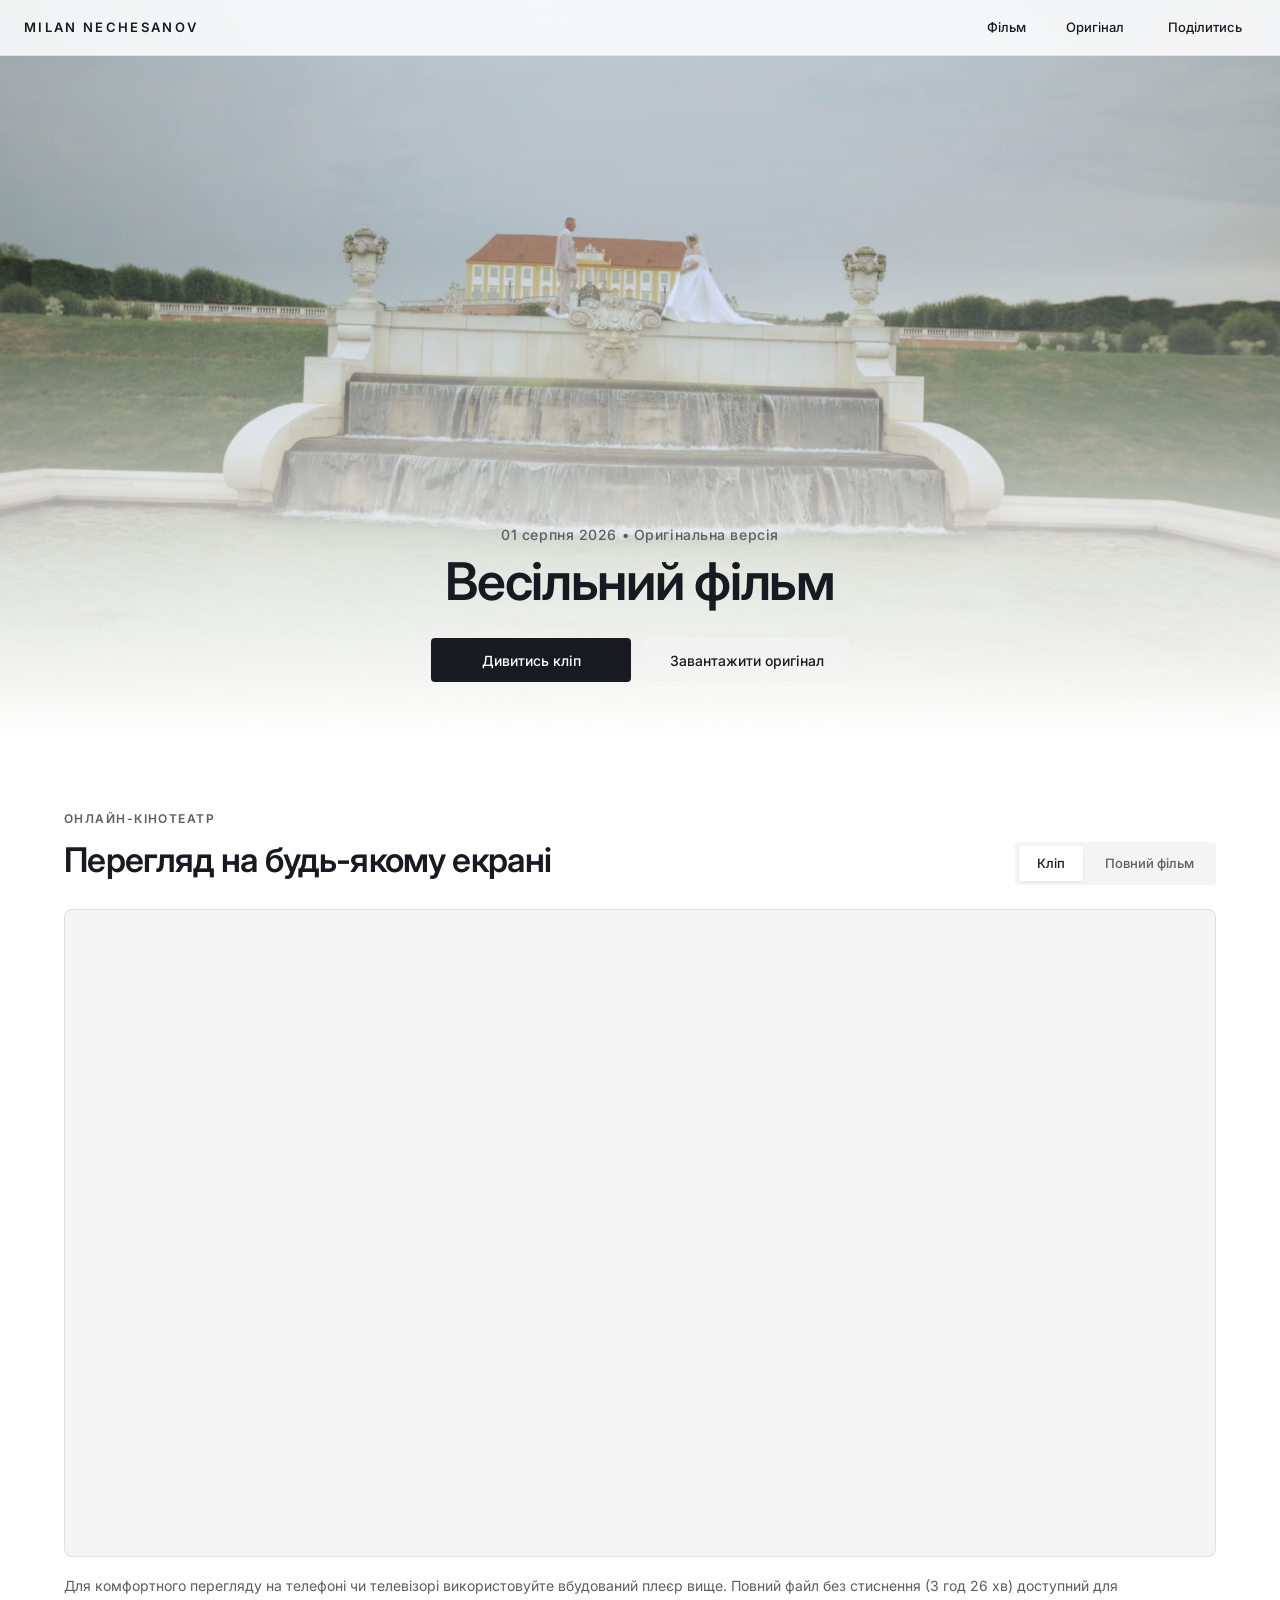
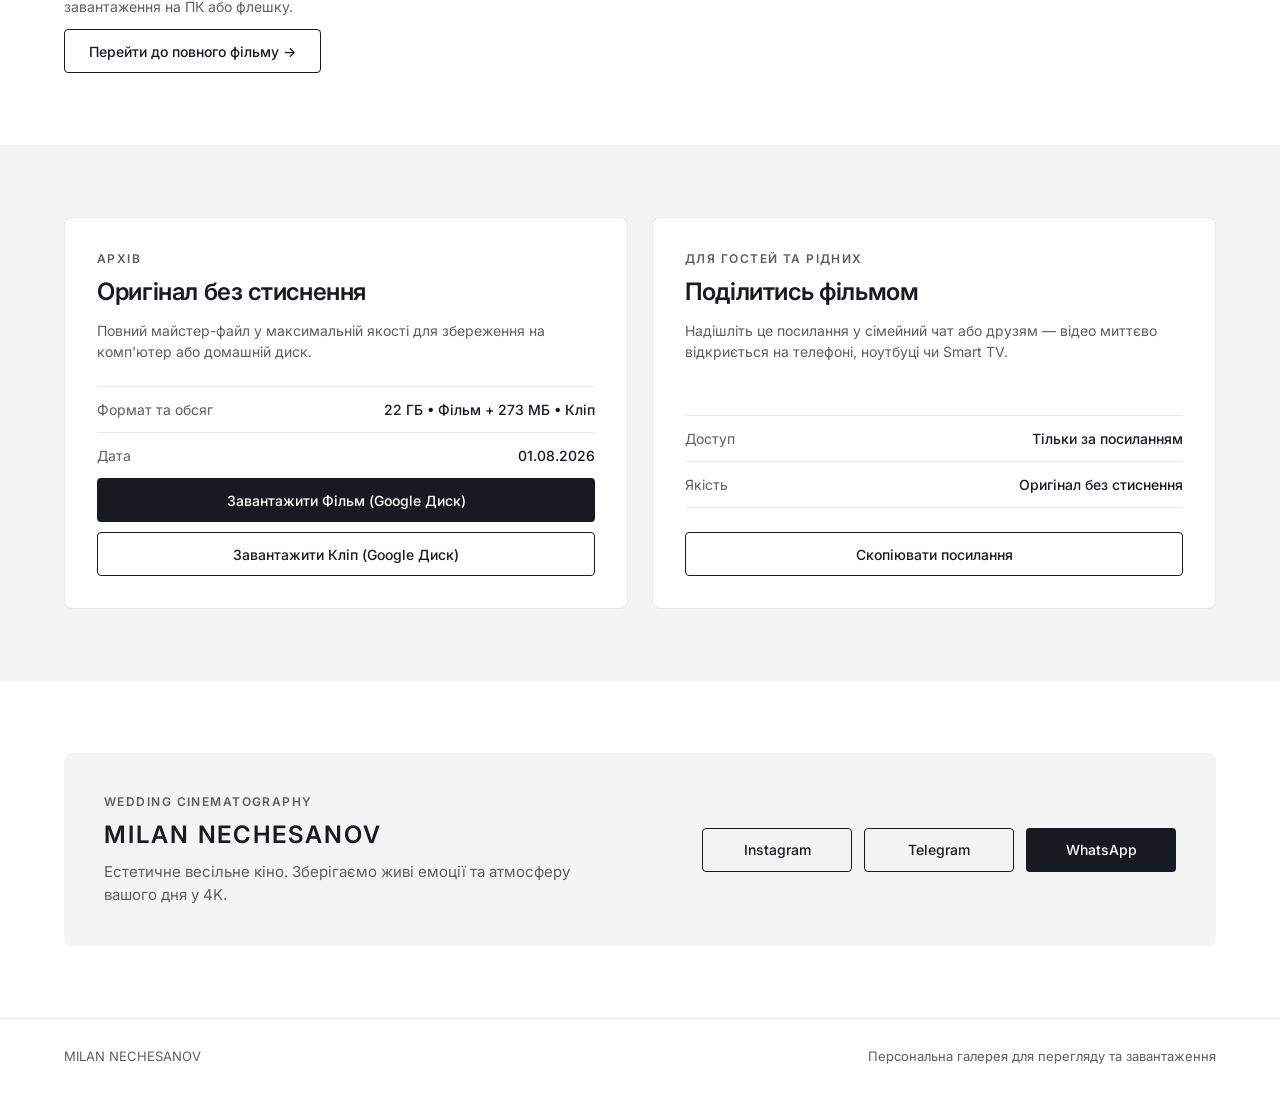
==== index.html @ 60d82504 "Initial Tesla-style wedding delivery site" ====
<!DOCTYPE html>
<html lang="uk">
<head>
  <meta charset="UTF-8" />
  <meta name="viewport" content="width=device-width, initial-scale=1.0, viewport-fit=cover" />
  <title>Milan Nechesanov — Весільне кіно</title>
  <meta name="description" content="Персональна сторінка перегляду та завантаження весільного фільму у 4K." />
  <meta name="theme-color" content="#FFFFFF" />
  <link rel="preconnect" href="https://fonts.googleapis.com" />
  <link rel="preconnect" href="https://fonts.gstatic.com" crossorigin />
  <link href="https://fonts.googleapis.com/css2?family=Inter:wght@400;500;600&display=swap" rel="stylesheet" />
  <link rel="stylesheet" href="styles.css" />
</head>
<body>
  <!-- Minimalist Tesla-inspired sticky header -->
  <header class="top-nav">
    <a href="#" class="brand-wordmark" id="brand-wordmark">MILAN NECHESANOV</a>
    <nav class="nav-actions" aria-label="Навігація">
      <a href="#cinema" class="nav-link">Фільм</a>
      <a href="#download" class="nav-link">Оригінал</a>
      <button type="button" class="nav-pill" id="nav-share-btn">Поділитись</button>
    </nav>
  </header>

  <main>
    <!-- Hero Section -->
    <section class="hero" id="hero">
      <div class="hero-media">
        <img id="hero-cover" src="assets/cover-01-08-26.jpg" alt="Обкладинка весільного фільму" />
        <div class="hero-gradient"></div>
      </div>

      <div class="hero-content">
        <p class="hero-eyebrow" id="hero-subtitle">01 серпня 2026 • Оригінальна 4K версія</p>
        <h1 class="hero-title" id="hero-title">Весільний фільм</h1>
        <div class="hero-cta-group">
          <a href="#cinema" class="btn btn-primary">Дивитись кліп</a>
          <a href="#download" class="btn btn-secondary">Завантажити оригінал</a>
        </div>
      </div>
    </section>

    <!-- Cinema Player Section -->
    <section class="section cinema-section" id="cinema">
      <div class="container">
        <div class="section-header">
          <div>
            <p class="section-kicker">Онлайн-кінотеатр</p>
            <h2 class="section-title">Перегляд на будь-якому екрані</h2>
          </div>
          <div class="player-tabs" id="player-tabs" role="tablist" aria-label="Вибір відео">
            <button type="button" class="tab-btn active" data-video="clip" role="tab" aria-selected="true">
              Кліп
            </button>
            <button type="button" class="tab-btn" data-video="full" role="tab" aria-selected="false">
              Повний фільм
            </button>
          </div>
        </div>

        <div class="player-frame" id="player-frame">
          <!-- YouTube iframe or clean placeholder injected by app.js -->
        </div>

        <div style="margin-top:18px;display:flex;flex-wrap:wrap;align-items:center;justify-content:space-between;gap:12px;">
          <p class="player-hint" id="wedding-note" style="margin:0;"></p>
          <button type="button" class="btn btn-outline" id="switch-to-full-btn">
            Перейти до повного фільму →
          </button>
        </div>
      </div>
    </section>

    <!-- Download & Sharing Section -->
    <section class="section specs-section" id="download">
      <div class="container">
        <div class="cards-grid">
          <article class="studio-card">
            <p class="card-kicker">Архів</p>
            <h3 class="card-title">Оригінал без стиснення</h3>
            <p class="card-desc">
              Повний майстер-файл у максимальній якості для збереження на комп'ютер або домашній диск.
            </p>
            <div class="spec-row">
              <span class="spec-label">Формат та обсяг</span>
              <span class="spec-value" id="drive-size">22 ГБ • MP4 4K</span>
            </div>
            <div class="spec-row">
              <span class="spec-label">Дата</span>
              <span class="spec-value" id="wedding-date">01.08.2026</span>
            </div>
            <div class="download-actions" style="display:flex;flex-direction:column;gap:10px;">
              <a id="drive-download-btn" href="#" target="_blank" rel="noopener noreferrer" class="btn btn-primary btn-full">
                Завантажити Фільм (Google Диск)
              </a>
              <a id="drive-clip-btn" href="#" target="_blank" rel="noopener noreferrer" class="btn btn-outline btn-full" hidden>
                Завантажити Кліп (Google Диск)
              </a>
            </div>
          </article>

          <article class="studio-card">
            <p class="card-kicker">Для гостей та рідних</p>
            <h3 class="card-title">Поділитись фільмом</h3>
            <p class="card-desc">
              Надішліть це посилання у сімейний чат або друзям — відео миттєво відкриється на телефоні, ноутбуці чи Smart TV.
            </p>
            <div class="spec-row">
              <span class="spec-label">Доступ</span>
              <span class="spec-value">Тільки за посиланням</span>
            </div>
            <div class="spec-row">
              <span class="spec-label">Якість</span>
              <span class="spec-value" id="wedding-location">4K Ultra HD</span>
            </div>
            <button type="button" id="card-share-btn" class="btn btn-outline btn-full">
              Скопіювати посилання
            </button>
          </article>
        </div>
      </div>
    </section>

    <!-- Filmmaker Brand Section -->
    <section class="section brand-section" id="filmmaker">
      <div class="container">
        <div class="brand-card">
          <div class="brand-info">
            <p class="section-kicker" id="brand-tagline">Wedding Cinematography</p>
            <h2 class="brand-name" id="brand-name">MILAN NECHESANOV</h2>
            <p class="brand-bio" id="brand-bio"></p>
          </div>
          <div class="brand-links">
            <a id="brand-instagram" href="#" target="_blank" rel="noopener noreferrer" class="btn btn-outline">Instagram</a>
            <a id="brand-telegram" href="#" target="_blank" rel="noopener noreferrer" class="btn btn-outline">Telegram</a>
            <a id="brand-whatsapp" href="#" target="_blank" rel="noopener noreferrer" class="btn btn-primary">WhatsApp</a>
          </div>
        </div>
      </div>
    </section>
  </main>

  <footer class="site-footer">
    <div class="container footer-inner">
      <span id="footer-brand">MILAN NECHESANOV</span>
      <span>Персональна галерея для перегляду та завантаження</span>
    </div>
  </footer>

  <div class="toast" id="toast" role="status" aria-live="polite">Посилання скопійовано</div>

  <script src="app.js"></script>
</body>
</html>
---- styles.css ----
:root {
  --bg: #ffffff;
  --surface: #f4f4f4;
  --surface-hover: #eaeaea;
  --ink: #171a20;
  --ink-muted: #5c5e62;
  --border: rgba(23, 26, 32, 0.09);
  --radius: 4px;
  --radius-lg: 8px;
  --nav-h: 56px;
  --container: 1200px;
}

*,
*::before,
*::after {
  box-sizing: border-box;
}

html {
  scroll-behavior: smooth;
  -webkit-font-smoothing: antialiased;
  -moz-osx-font-smoothing: grayscale;
}

body {
  margin: 0;
  font-family: "Inter", -apple-system, BlinkMacSystemFont, "SF Pro Display", "Segoe UI", Roboto, sans-serif;
  color: var(--ink);
  background: var(--bg);
  line-height: 1.5;
  overflow-x: hidden;
}

/* TV / Keyboard remote focus ring */
:focus-visible {
  outline: 3px solid var(--ink);
  outline-offset: 3px;
}

.container {
  width: 100%;
  max-width: var(--container);
  margin: 0 auto;
  padding: 0 24px;
}

/* Top Navigation */
.top-nav {
  position: fixed;
  top: 0;
  left: 0;
  right: 0;
  height: var(--nav-h);
  z-index: 50;
  display: flex;
  align-items: center;
  justify-content: space-between;
  padding: 0 24px;
  background: rgba(255, 255, 255, 0.86);
  backdrop-filter: blur(16px);
  -webkit-backdrop-filter: blur(16px);
  border-bottom: 1px solid var(--border);
}

.brand-wordmark {
  font-size: 13px;
  font-weight: 600;
  letter-spacing: 0.18em;
  text-decoration: none;
  color: var(--ink);
  white-space: nowrap;
}

.nav-actions {
  display: flex;
  align-items: center;
  gap: 20px;
}

.nav-link {
  font-size: 13px;
  font-weight: 500;
  color: var(--ink);
  text-decoration: none;
  padding: 6px 10px;
  border-radius: var(--radius);
  transition: background 0.2s ease;
}

.nav-link:hover {
  background: var(--surface);
}

.nav-pill {
  font: inherit;
  font-size: 13px;
  font-weight: 500;
  color: var(--ink);
  background: var(--surface);
  border: none;
  border-radius: var(--radius);
  padding: 7px 14px;
  cursor: pointer;
  transition: background 0.2s ease;
}

.nav-pill:hover {
  background: var(--surface-hover);
}

/* Hero Section */
.hero {
  position: relative;
  min-height: 82vh;
  padding-top: var(--nav-h);
  display: flex;
  align-items: flex-end;
  justify-content: center;
  background: #f8f8f8;
  overflow: hidden;
}

.hero-media {
  position: absolute;
  inset: 0;
}

.hero-media img {
  width: 100%;
  height: 100%;
  object-fit: cover;
  object-position: center;
  display: block;
}

/* Light Tesla-style bottom fade into white */
.hero-gradient {
  position: absolute;
  inset: 0;
  background: linear-gradient(
    to bottom,
    rgba(255, 255, 255, 0.18) 0%,
    rgba(255, 255, 255, 0.05) 35%,
    rgba(255, 255, 255, 0.78) 76%,
    rgba(255, 255, 255, 1) 100%
  );
}

.hero-content {
  position: relative;
  z-index: 2;
  text-align: center;
  padding: 48px 24px 56px;
  max-width: 760px;
  width: 100%;
}

.hero-eyebrow {
  margin: 0 0 8px;
  font-size: 14px;
  font-weight: 500;
  letter-spacing: 0.04em;
  color: var(--ink-muted);
}

.hero-title {
  margin: 0 0 28px;
  font-size: clamp(32px, 5vw, 52px);
  font-weight: 600;
  letter-spacing: -0.025em;
  line-height: 1.1;
  color: var(--ink);
}

.hero-cta-group {
  display: flex;
  flex-wrap: wrap;
  justify-content: center;
  gap: 14px;
}

/* Tesla-style crisp buttons */
.btn {
  display: inline-flex;
  align-items: center;
  justify-content: center;
  min-width: 200px;
  height: 44px;
  padding: 0 24px;
  font: inherit;
  font-size: 14px;
  font-weight: 500;
  text-decoration: none;
  border-radius: var(--radius);
  cursor: pointer;
  border: 1.5px solid transparent;
  transition: transform 0.15s ease, background 0.2s ease, border-color 0.2s ease;
}

.btn:active {
  transform: scale(0.985);
}

.btn-primary {
  background: var(--ink);
  color: #ffffff;
}

.btn-primary:hover {
  background: #2c3038;
}

.btn-secondary {
  background: rgba(244, 244, 244, 0.92);
  color: var(--ink);
  backdrop-filter: blur(8px);
}

.btn-secondary:hover {
  background: #e5e5e5;
}

.btn-outline {
  background: transparent;
  color: var(--ink);
  border-color: var(--ink);
}

.btn-outline:hover {
  background: var(--ink);
  color: #ffffff;
}

.btn-full {
  width: 100%;
  min-width: 0;
}

/* Sections */
.section {
  padding: 72px 0;
}

.section-header {
  display: flex;
  flex-wrap: wrap;
  align-items: flex-end;
  justify-content: space-between;
  gap: 20px;
  margin-bottom: 24px;
}

.section-kicker,
.card-kicker {
  margin: 0 0 6px;
  font-size: 12px;
  font-weight: 600;
  letter-spacing: 0.12em;
  text-transform: uppercase;
  color: var(--ink-muted);
}

.section-title {
  margin: 0;
  font-size: clamp(24px, 3vw, 34px);
  font-weight: 600;
  letter-spacing: -0.02em;
}

/* Tabs */
.player-tabs {
  display: inline-flex;
  background: var(--surface);
  padding: 4px;
  border-radius: var(--radius);
  gap: 4px;
}

.tab-btn {
  font: inherit;
  font-size: 13px;
  font-weight: 500;
  color: var(--ink-muted);
  background: transparent;
  border: none;
  padding: 8px 18px;
  border-radius: 3px;
  cursor: pointer;
  transition: background 0.2s ease, color 0.2s ease;
}

.tab-btn.active {
  background: #ffffff;
  color: var(--ink);
  box-shadow: 0 1px 3px rgba(0, 0, 0, 0.08);
}

/* Cinema 16:9 Player */
.player-frame {
  position: relative;
  width: 100%;
  aspect-ratio: 16 / 9;
  background: var(--surface);
  border-radius: var(--radius-lg);
  overflow: hidden;
  border: 1px solid var(--border);
}

.player-frame iframe {
  position: absolute;
  inset: 0;
  width: 100%;
  height: 100%;
  border: 0;
}

.player-placeholder {
  position: absolute;
  inset: 0;
  display: flex;
  flex-direction: column;
  align-items: center;
  justify-content: center;
  text-align: center;
  padding: 24px;
  color: var(--ink-muted);
}

.player-placeholder strong {
  color: var(--ink);
  font-size: 18px;
  margin-bottom: 8px;
}

.player-hint {
  margin: 16px 0 0;
  font-size: 14px;
  color: var(--ink-muted);
}

/* Cards Grid */
.specs-section {
  background: var(--surface);
}

.cards-grid {
  display: grid;
  grid-template-columns: repeat(2, minmax(0, 1fr));
  gap: 24px;
}

.studio-card {
  background: #ffffff;
  border: 1px solid var(--border);
  border-radius: var(--radius-lg);
  padding: 32px;
  display: flex;
  flex-direction: column;
}

.card-title {
  margin: 0 0 10px;
  font-size: 24px;
  font-weight: 600;
  letter-spacing: -0.015em;
}

.card-desc {
  margin: 0 0 24px;
  font-size: 14px;
  color: var(--ink-muted);
  flex: 1;
}

.spec-row {
  display: flex;
  justify-content: space-between;
  align-items: center;
  padding: 12px 0;
  border-top: 1px solid var(--border);
  font-size: 14px;
}

.spec-row:last-of-type {
  margin-bottom: 24px;
  border-bottom: 1px solid var(--border);
}

.spec-label {
  color: var(--ink-muted);
}

.spec-value {
  font-weight: 500;
  color: var(--ink);
}

/* Brand Section */
.brand-card {
  background: var(--surface);
  border-radius: var(--radius-lg);
  padding: 40px;
  display: flex;
  flex-wrap: wrap;
  align-items: center;
  justify-content: space-between;
  gap: 24px;
}

.brand-name {
  margin: 0 0 8px;
  font-size: 24px;
  font-weight: 600;
  letter-spacing: 0.08em;
}

.brand-bio {
  margin: 0;
  max-width: 520px;
  font-size: 15px;
  color: var(--ink-muted);
}

.brand-links {
  display: flex;
  flex-wrap: wrap;
  gap: 12px;
}

.brand-links .btn {
  min-width: 150px;
}

/* Footer */
.site-footer {
  padding: 28px 0 40px;
  border-top: 1px solid var(--border);
  font-size: 13px;
  color: var(--ink-muted);
}

.footer-inner {
  display: flex;
  flex-wrap: wrap;
  justify-content: space-between;
  gap: 12px;
}

/* Toast */
.toast {
  position: fixed;
  bottom: 24px;
  left: 50%;
  transform: translateX(-50%) translateY(16px);
  background: var(--ink);
  color: #ffffff;
  padding: 10px 20px;
  border-radius: var(--radius);
  font-size: 14px;
  font-weight: 500;
  opacity: 0;
  pointer-events: none;
  transition: opacity 0.25s ease, transform 0.25s ease;
  z-index: 100;
}

.toast.show {
  opacity: 1;
  transform: translateX(-50%) translateY(0);
}

/* Mobile Responsive */
@media (max-width: 768px) {
  .nav-link {
    display: none;
  }

  .hero {
    min-height: 76vh;
  }

  .hero-cta-group .btn {
    width: 100%;
  }

  .section {
    padding: 48px 0;
  }

  .cards-grid {
    grid-template-columns: 1fr;
  }

  .studio-card,
  .brand-card {
    padding: 24px;
  }

  .brand-links {
    width: 100%;
  }

  .brand-links .btn {
    flex: 1;
  }
}

/* Smart TV / 4K 10-foot UI */
@media (min-width: 1600px) {
  :root {
    --container: 1480px;
    --nav-h: 68px;
  }

  body {
    font-size: 18px;
  }

  .brand-wordmark {
    font-size: 16px;
  }

  .nav-link,
  .nav-pill {
    font-size: 16px;
  }

  .btn {
    height: 54px;
    font-size: 16px;
    min-width: 240px;
  }

  .studio-card {
    padding: 44px;
  }
}
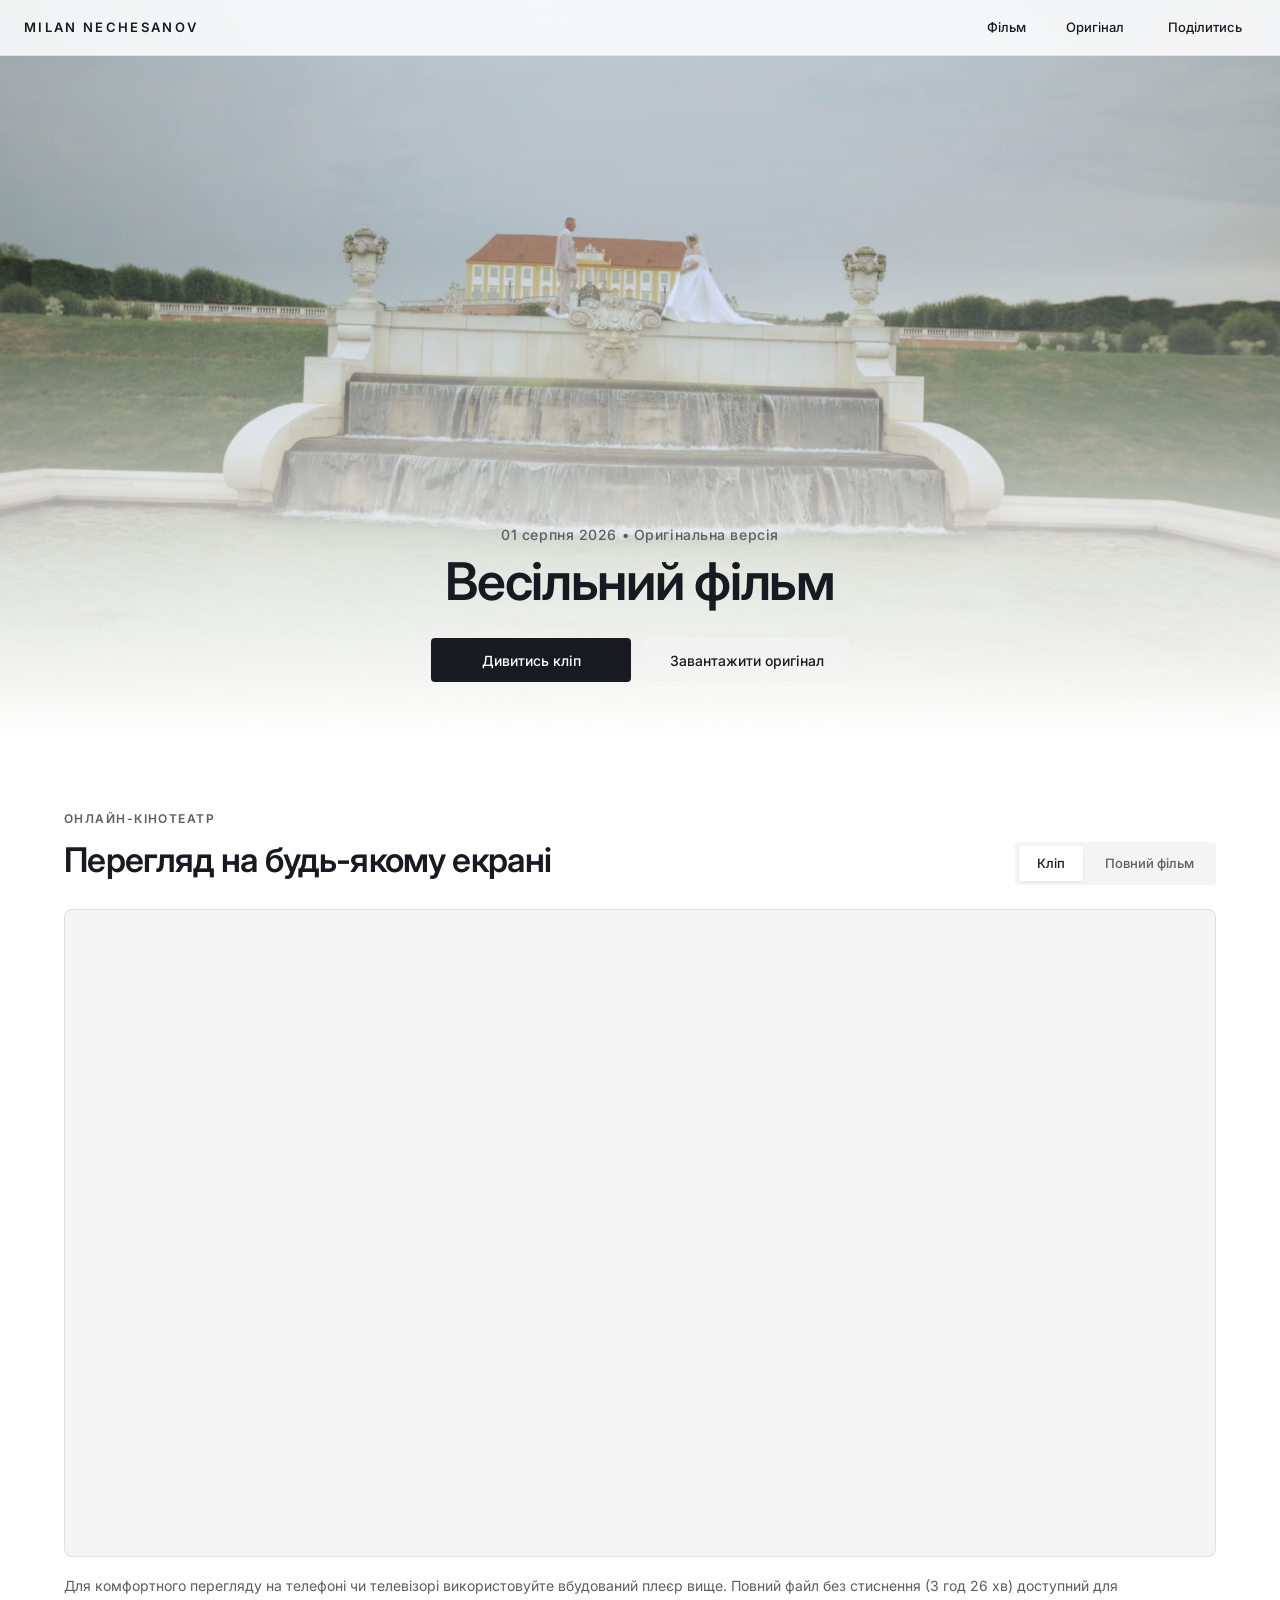
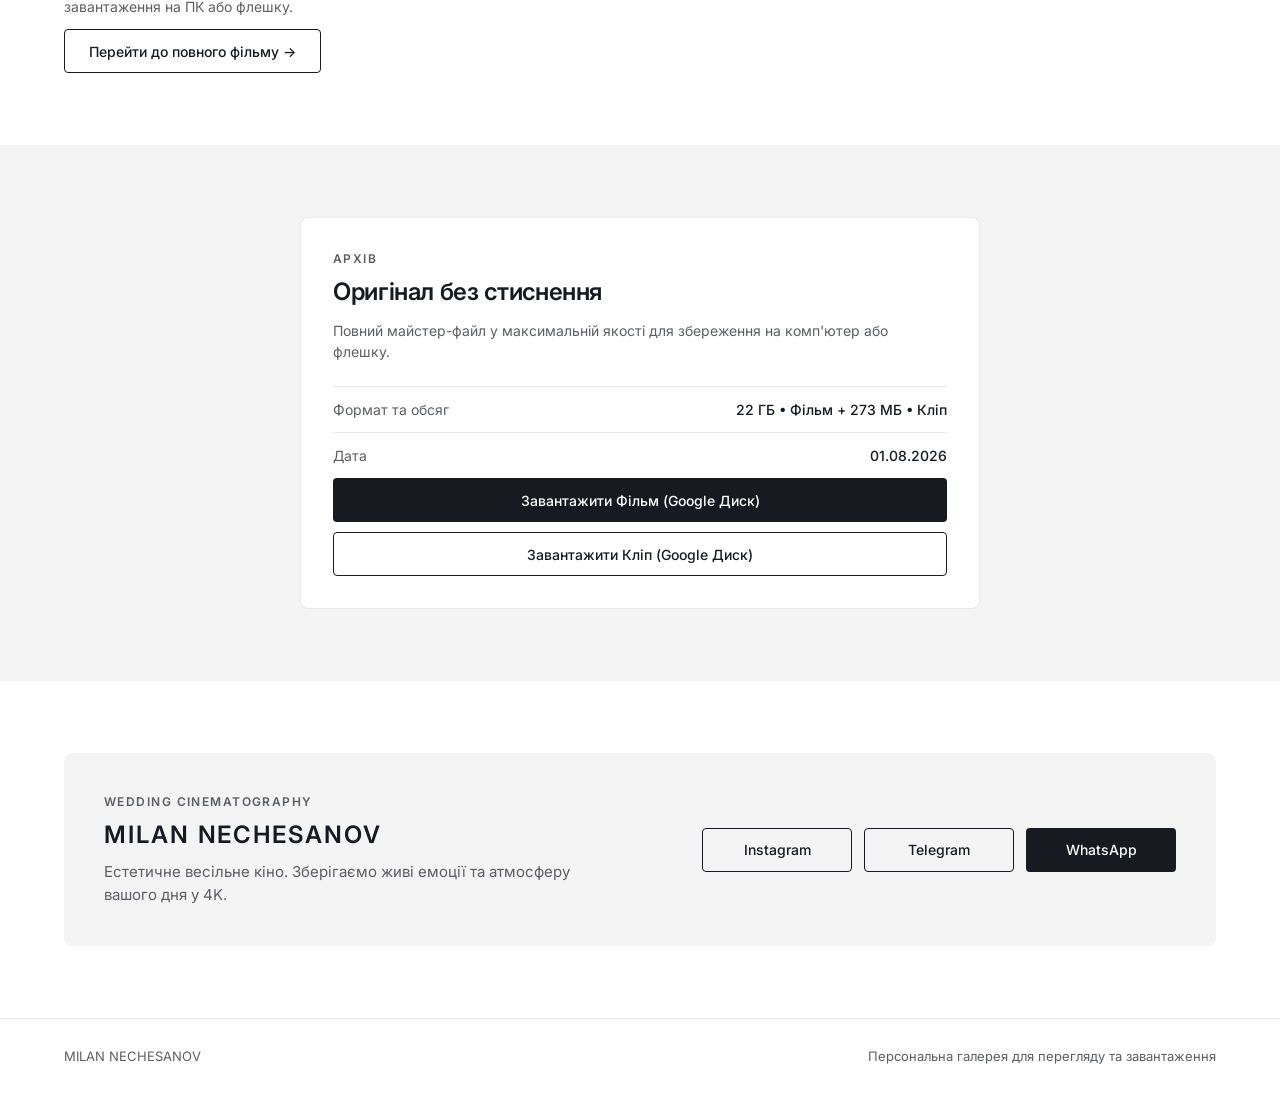
==== commit bfff4b5d: "Remove redundant share card, keep clean single archive card" ====
--- a/index.html
+++ b/index.html
@@ -71,19 +71,19 @@
       </div>
     </section>
 
-    <!-- Download & Sharing Section -->
+    <!-- Download Section -->
     <section class="section specs-section" id="download">
       <div class="container">
-        <div class="cards-grid">
+        <div class="cards-single">
           <article class="studio-card">
             <p class="card-kicker">Архів</p>
             <h3 class="card-title">Оригінал без стиснення</h3>
             <p class="card-desc">
-              Повний майстер-файл у максимальній якості для збереження на комп'ютер або домашній диск.
+              Повний майстер-файл у максимальній якості для збереження на комп'ютер або флешку.
             </p>
             <div class="spec-row">
               <span class="spec-label">Формат та обсяг</span>
-              <span class="spec-value" id="drive-size">22 ГБ • MP4 4K</span>
+              <span class="spec-value" id="drive-size">22 ГБ • Фільм + 273 МБ • Кліп</span>
             </div>
             <div class="spec-row">
               <span class="spec-label">Дата</span>
@@ -97,25 +97,6 @@
                 Завантажити Кліп (Google Диск)
               </a>
             </div>
-          </article>
-
-          <article class="studio-card">
-            <p class="card-kicker">Для гостей та рідних</p>
-            <h3 class="card-title">Поділитись фільмом</h3>
-            <p class="card-desc">
-              Надішліть це посилання у сімейний чат або друзям — відео миттєво відкриється на телефоні, ноутбуці чи Smart TV.
-            </p>
-            <div class="spec-row">
-              <span class="spec-label">Доступ</span>
-              <span class="spec-value">Тільки за посиланням</span>
-            </div>
-            <div class="spec-row">
-              <span class="spec-label">Якість</span>
-              <span class="spec-value" id="wedding-location">4K Ultra HD</span>
-            </div>
-            <button type="button" id="card-share-btn" class="btn btn-outline btn-full">
-              Скопіювати посилання
-            </button>
           </article>
         </div>
       </div>
--- a/styles.css
+++ b/styles.css
@@ -350,6 +350,11 @@
   gap: 24px;
 }
 
+.cards-single {
+  max-width: 680px;
+  margin: 0 auto;
+}
+
 .studio-card {
   background: #ffffff;
   border: 1px solid var(--border);
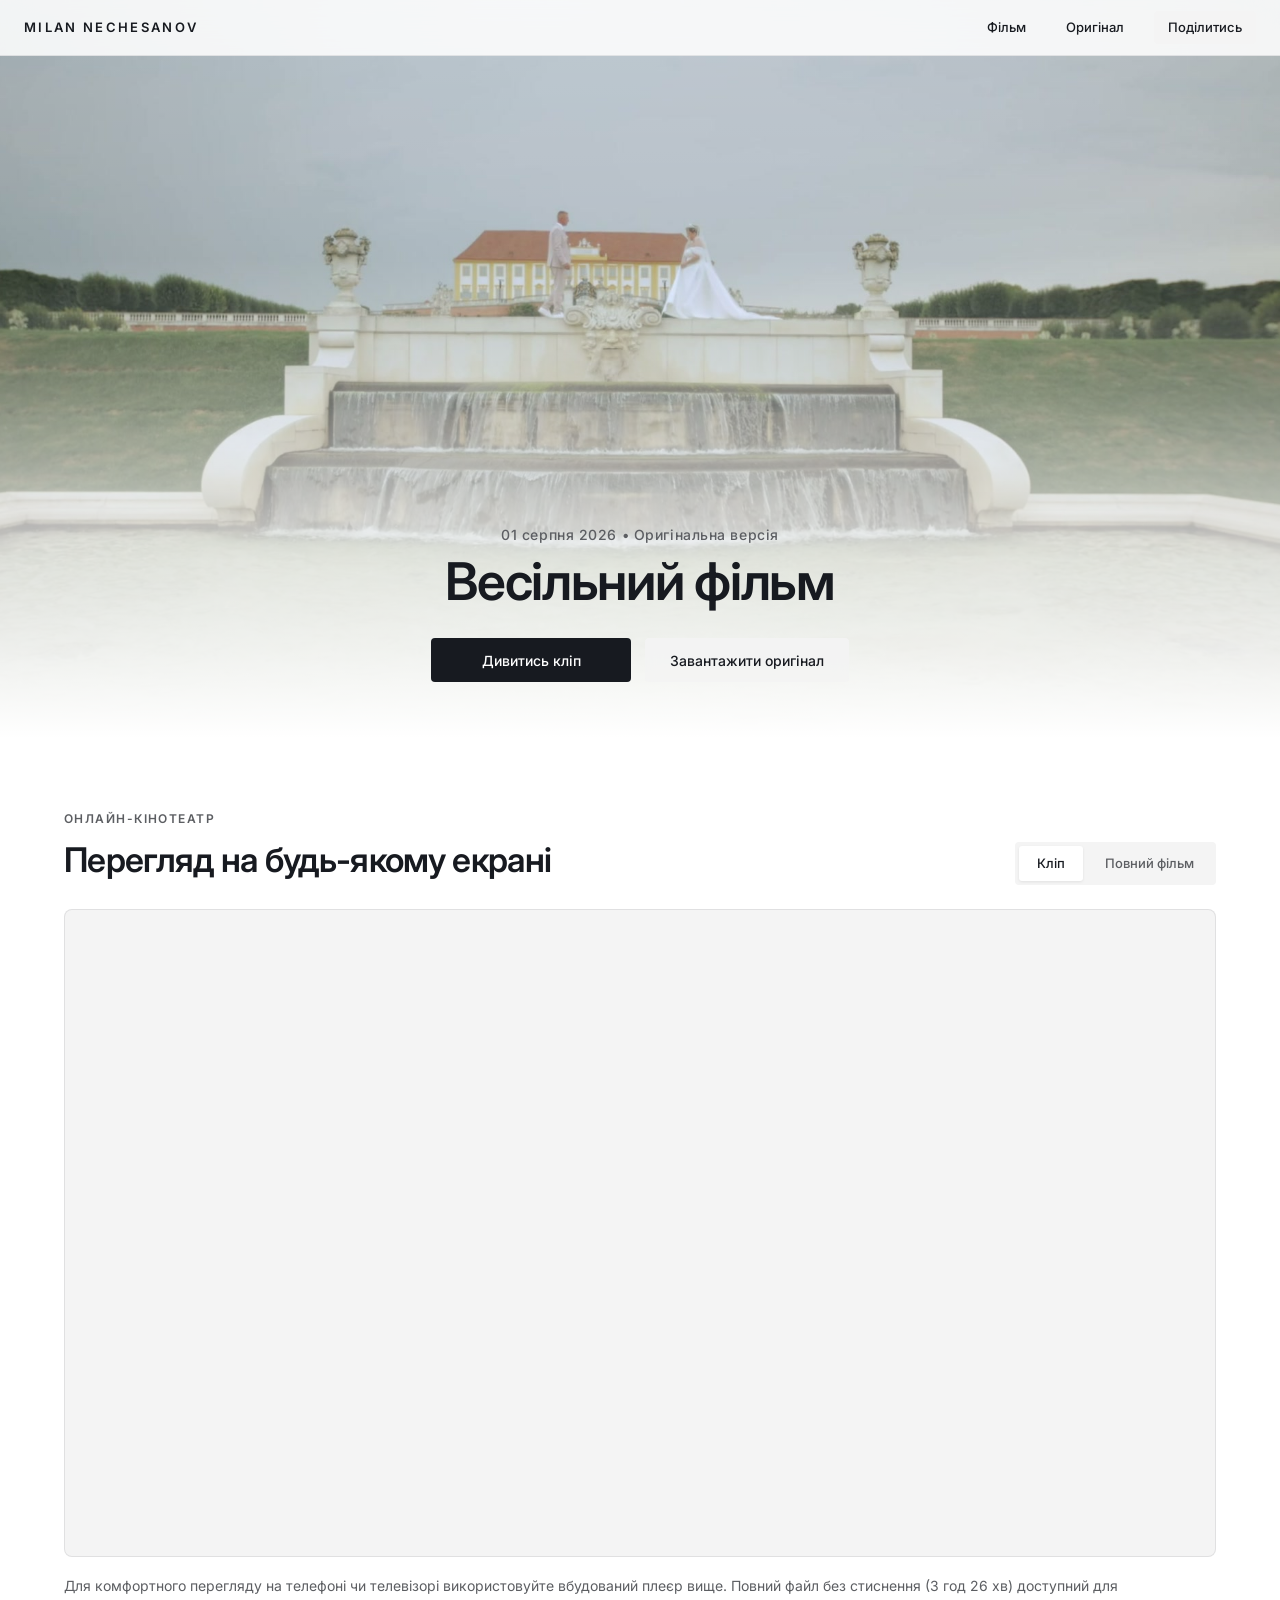
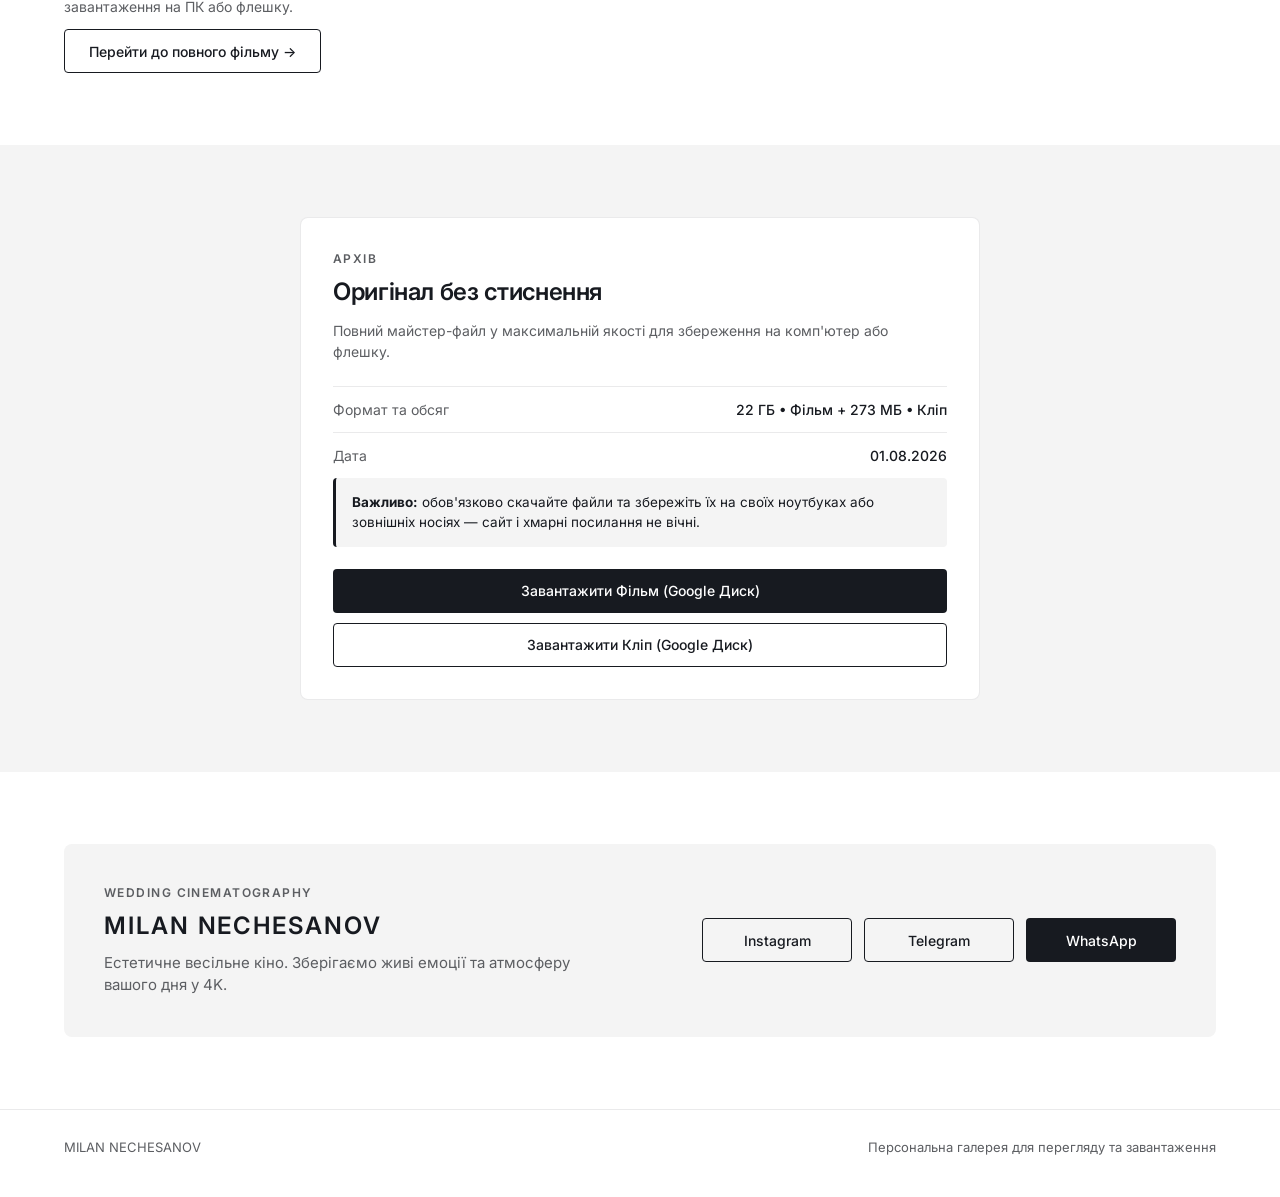
==== commit 82ec6347: "Level horizon on cover image and add local backup notice" ====
--- a/index.html
+++ b/index.html
@@ -89,6 +89,9 @@
               <span class="spec-label">Дата</span>
               <span class="spec-value" id="wedding-date">01.08.2026</span>
             </div>
+            <p class="backup-notice">
+              <strong>Важливо:</strong> обов'язково скачайте файли та збережіть їх на своїх ноутбуках або зовнішніх носіях — сайт і хмарні посилання не вічні.
+            </p>
             <div class="download-actions" style="display:flex;flex-direction:column;gap:10px;">
               <a id="drive-download-btn" href="#" target="_blank" rel="noopener noreferrer" class="btn btn-primary btn-full">
                 Завантажити Фільм (Google Диск)
--- a/styles.css
+++ b/styles.css
@@ -401,6 +401,17 @@
   color: var(--ink);
 }
 
+.backup-notice {
+  margin: 0 0 22px;
+  padding: 14px 16px;
+  background: var(--surface);
+  border-left: 3px solid var(--ink);
+  border-radius: var(--radius);
+  font-size: 13.5px;
+  line-height: 1.5;
+  color: var(--ink);
+}
+
 /* Brand Section */
 .brand-card {
   background: var(--surface);
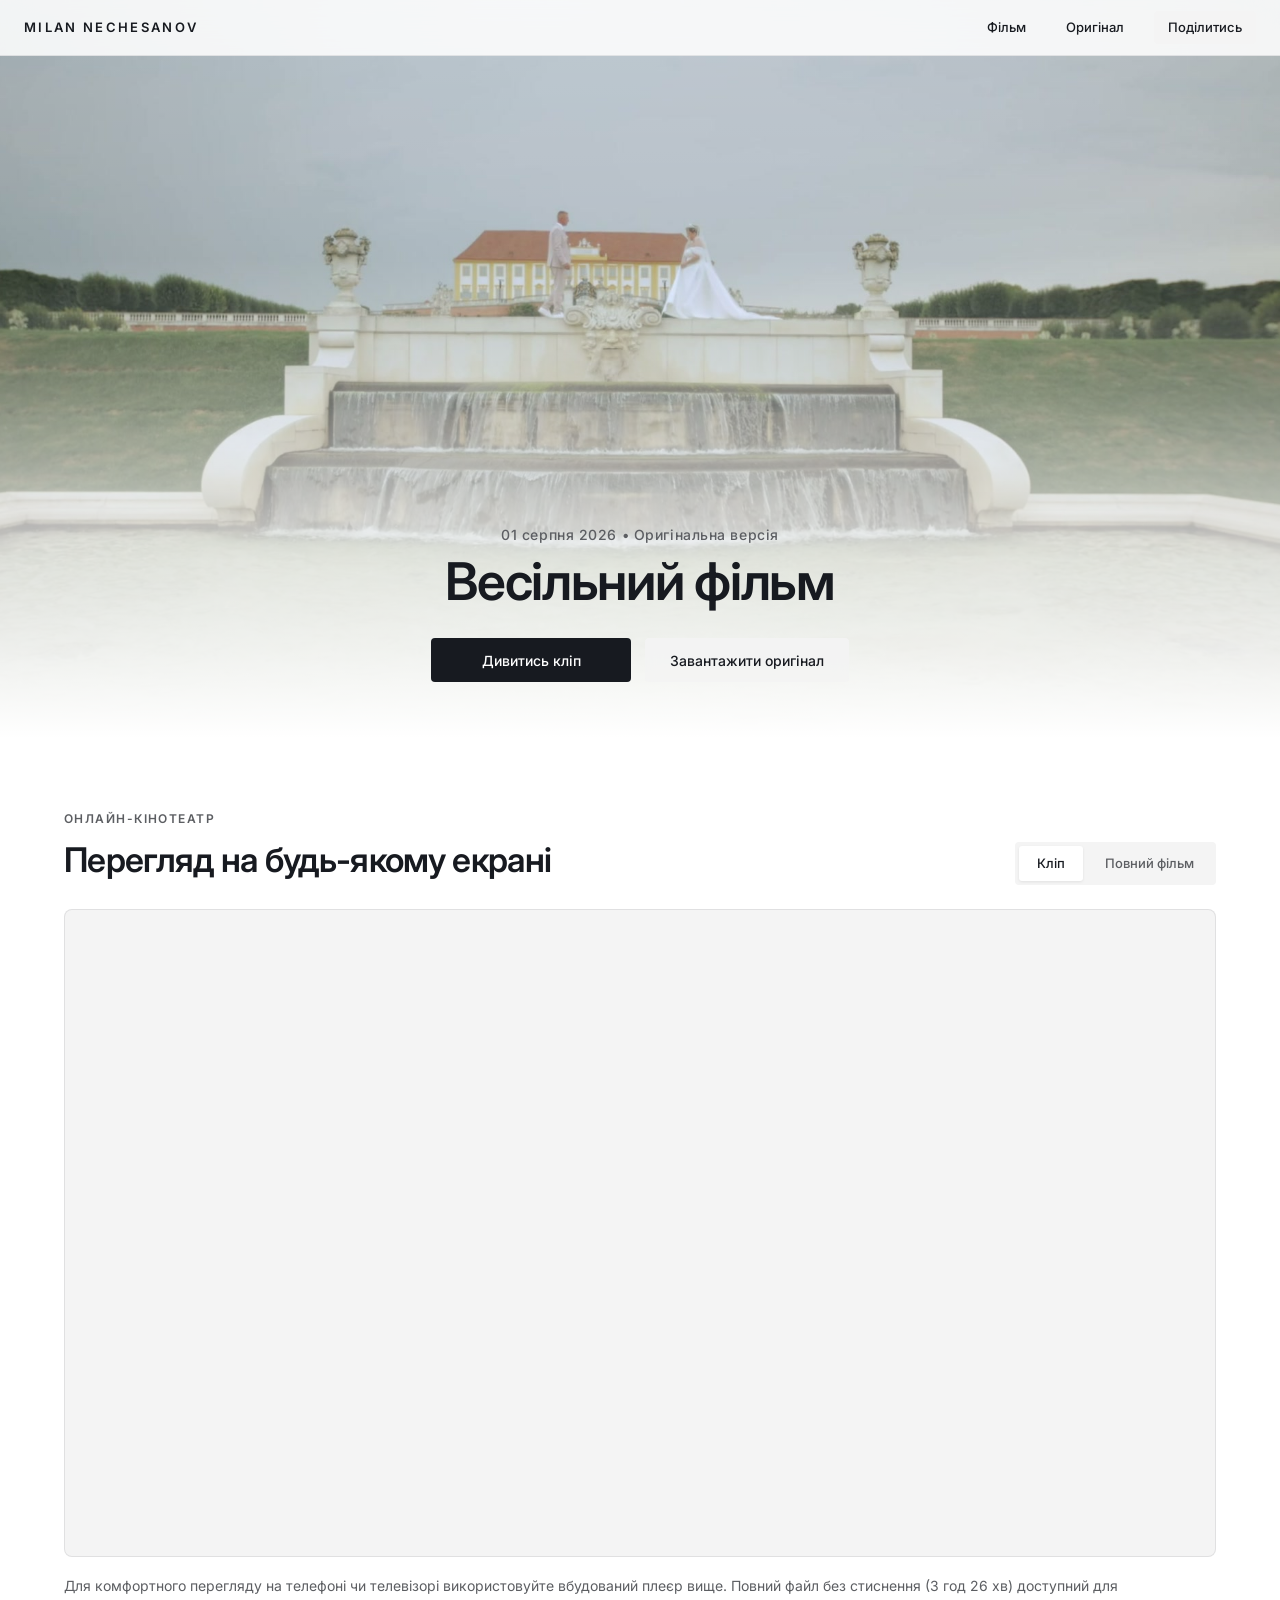
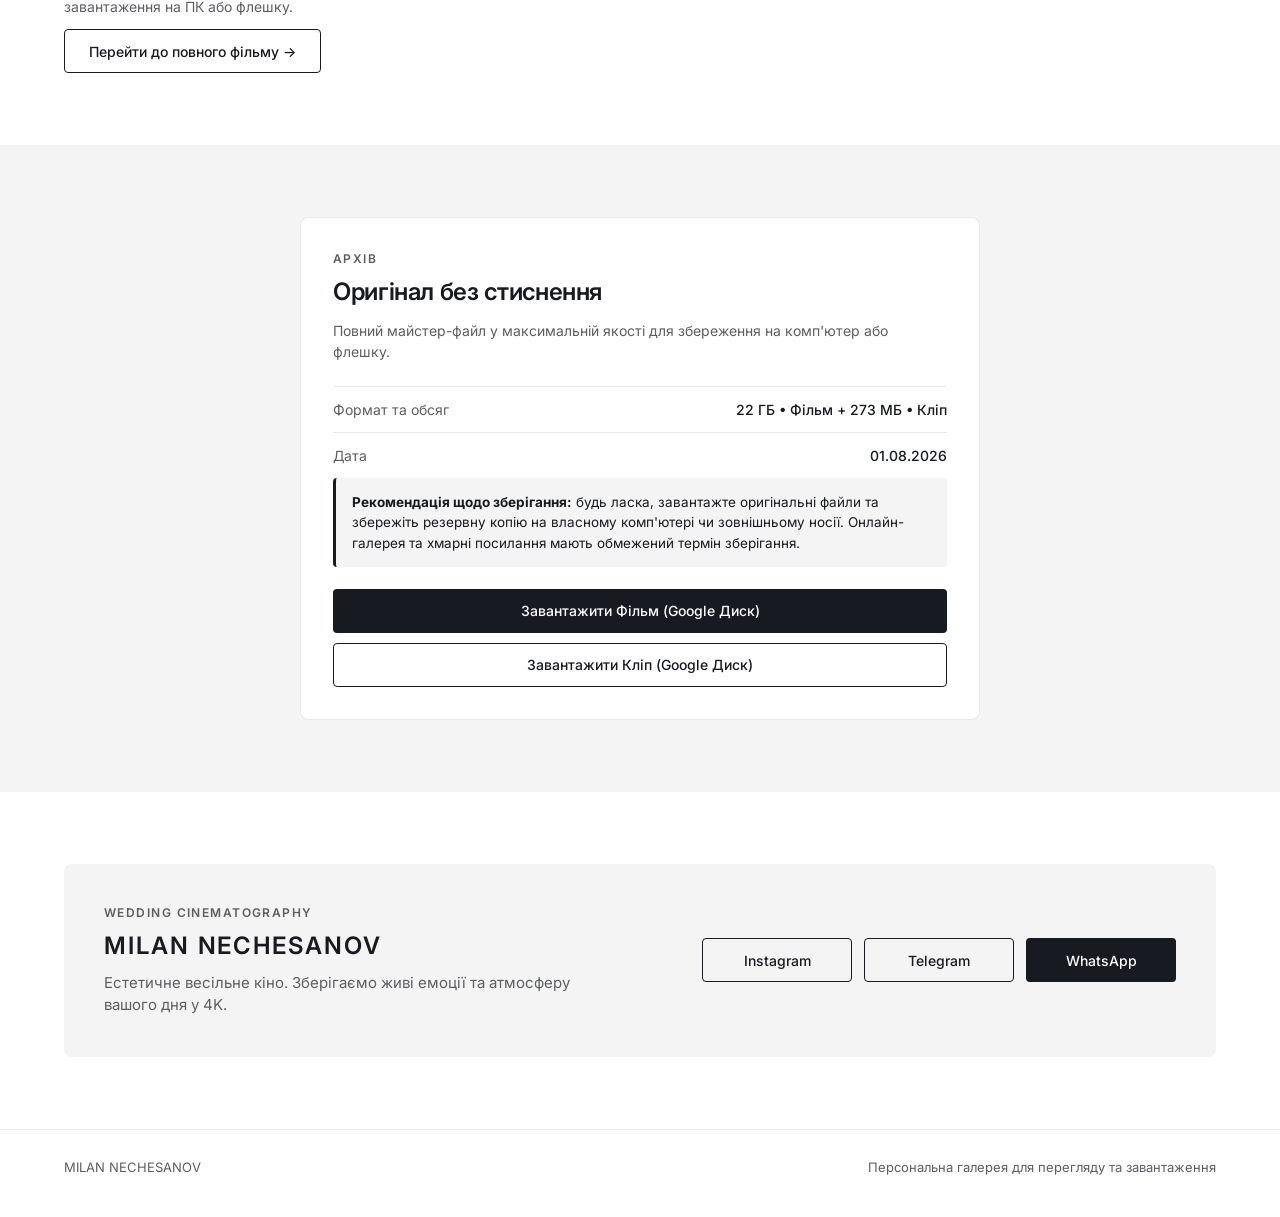
==== commit cc37adf0: "Refine backup notice copy" ====
--- a/index.html
+++ b/index.html
@@ -90,7 +90,7 @@
               <span class="spec-value" id="wedding-date">01.08.2026</span>
             </div>
             <p class="backup-notice">
-              <strong>Важливо:</strong> обов'язково скачайте файли та збережіть їх на своїх ноутбуках або зовнішніх носіях — сайт і хмарні посилання не вічні.
+              <strong>Рекомендація щодо зберігання:</strong> будь ласка, завантажте оригінальні файли та збережіть резервну копію на власному комп'ютері чи зовнішньому носії. Онлайн-галерея та хмарні посилання мають обмежений термін зберігання.
             </p>
             <div class="download-actions" style="display:flex;flex-direction:column;gap:10px;">
               <a id="drive-download-btn" href="#" target="_blank" rel="noopener noreferrer" class="btn btn-primary btn-full">
